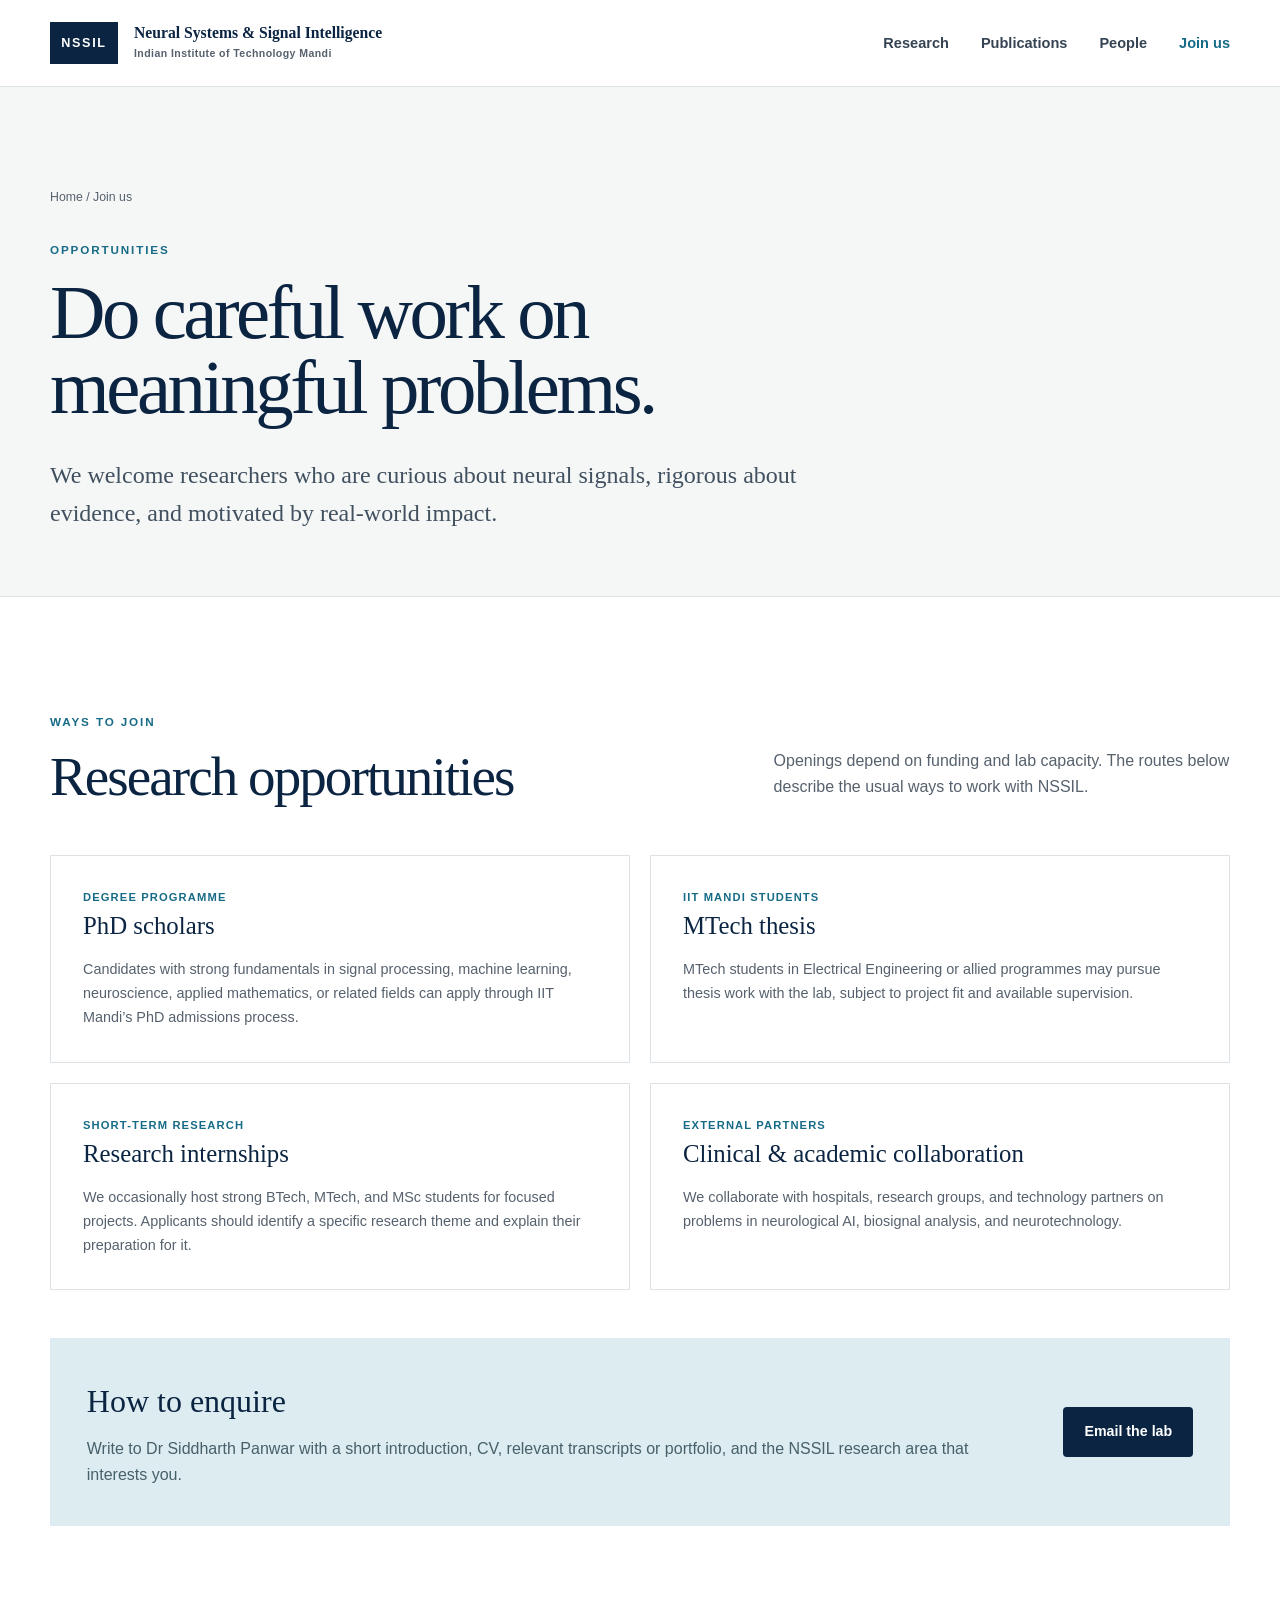
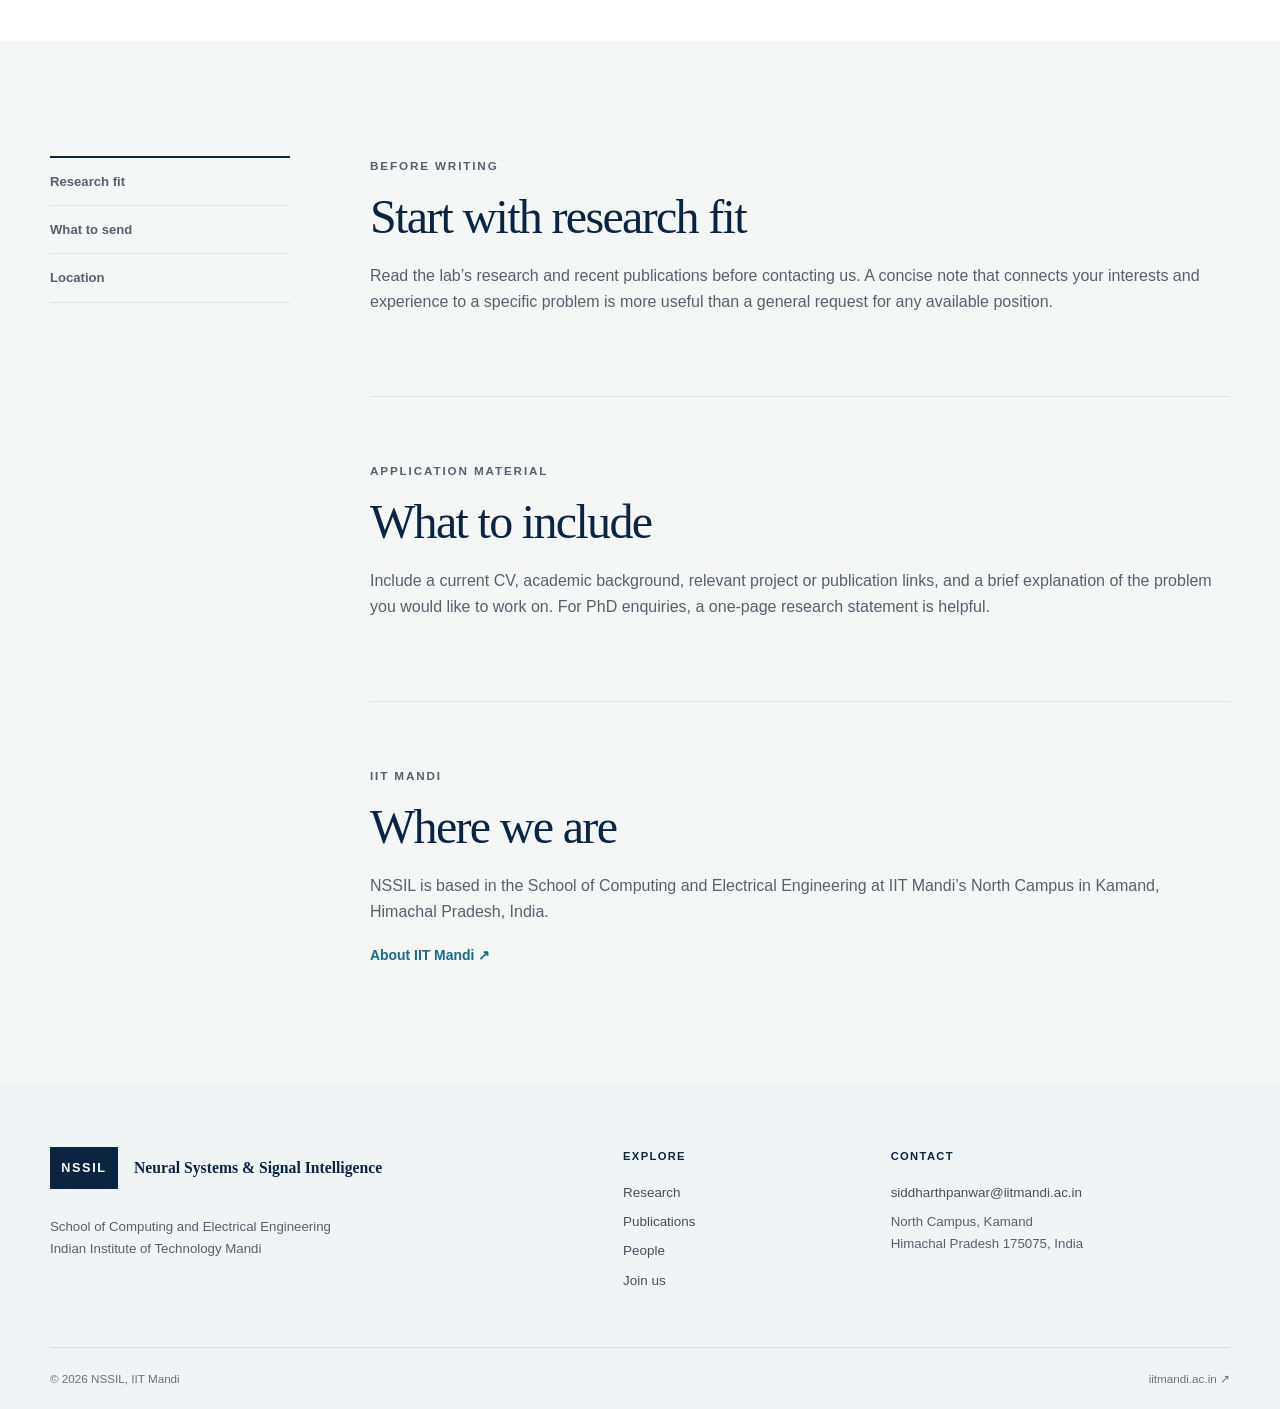
==== join.html @ c2ce8350 "Redesign NSSIL lab website" ====
<!doctype html>
<html lang="en">
<head>
  <meta charset="utf-8"><meta name="viewport" content="width=device-width, initial-scale=1"><meta name="description" content="Opportunities for PhD students, MTech thesis students, interns, and collaborators at NSSIL, IIT Mandi."><title>Join us — NSSIL</title><link rel="stylesheet" href="styles.css">
</head>
<body>
  <a class="skip-link" href="#main">Skip to content</a>
  <header class="site-header"><div class="shell header-inner"><a class="brand" href="index.html" aria-label="NSSIL home"><span class="brand-mark">NSSIL</span><span class="brand-copy">Neural Systems &amp; Signal Intelligence<br><small>Indian Institute of Technology Mandi</small></span></a><nav class="desktop-nav" aria-label="Primary navigation"><a href="research.html">Research</a><a href="publications.html">Publications</a><a href="people.html">People</a><a href="join.html" aria-current="page">Join us</a></nav><details class="mobile-nav"><summary aria-label="Open navigation">Menu</summary><nav aria-label="Mobile navigation"><a href="research.html">Research</a><a href="publications.html">Publications</a><a href="people.html">People</a><a href="join.html" aria-current="page">Join us</a></nav></details></div></header>
  <main id="main">
    <section class="page-hero"><div class="shell"><p class="breadcrumb"><a href="index.html">Home</a> / Join us</p><p class="eyebrow">Opportunities</p><h1>Do careful work on meaningful problems.</h1><p class="lede">We welcome researchers who are curious about neural signals, rigorous about evidence, and motivated by real-world impact.</p></div></section>
    <section class="section"><div class="shell"><div class="section-heading split-heading"><div><p class="eyebrow">Ways to join</p><h2>Research opportunities</h2></div><p>Openings depend on funding and lab capacity. The routes below describe the usual ways to work with NSSIL.</p></div><div class="opportunity-grid">
      <article class="opportunity"><p class="role">Degree programme</p><h2>PhD scholars</h2><p>Candidates with strong fundamentals in signal processing, machine learning, neuroscience, applied mathematics, or related fields can apply through IIT Mandi’s PhD admissions process.</p></article>
      <article class="opportunity"><p class="role">IIT Mandi students</p><h2>MTech thesis</h2><p>MTech students in Electrical Engineering or allied programmes may pursue thesis work with the lab, subject to project fit and available supervision.</p></article>
      <article class="opportunity"><p class="role">Short-term research</p><h2>Research internships</h2><p>We occasionally host strong BTech, MTech, and MSc students for focused projects. Applicants should identify a specific research theme and explain their preparation for it.</p></article>
      <article class="opportunity"><p class="role">External partners</p><h2>Clinical &amp; academic collaboration</h2><p>We collaborate with hospitals, research groups, and technology partners on problems in neurological AI, biosignal analysis, and neurotechnology.</p></article>
    </div><div class="contact-box"><div><h2>How to enquire</h2><p>Write to Dr Siddharth Panwar with a short introduction, CV, relevant transcripts or portfolio, and the NSSIL research area that interests you.</p></div><a class="button button-primary" href="mailto:siddharthpanwar@iitmandi.ac.in?subject=Prospective%20NSSIL%20researcher">Email the lab</a></div></div></section>
    <section class="section section-tint"><div class="shell content-layout"><aside class="sidebar-nav" aria-label="Application guidance"><a href="#fit">Research fit</a><a href="#prepare">What to send</a><a href="#location">Location</a></aside><div class="content-main"><section id="fit"><p class="eyebrow">Before writing</p><h2>Start with research fit</h2><p>Read the lab’s research and recent publications before contacting us. A concise note that connects your interests and experience to a specific problem is more useful than a general request for any available position.</p></section><section id="prepare"><p class="eyebrow">Application material</p><h2>What to include</h2><p>Include a current CV, academic background, relevant project or publication links, and a brief explanation of the problem you would like to work on. For PhD enquiries, a one-page research statement is helpful.</p></section><section id="location"><p class="eyebrow">IIT Mandi</p><h2>Where we are</h2><p>NSSIL is based in the School of Computing and Electrical Engineering at IIT Mandi’s North Campus in Kamand, Himachal Pradesh, India.</p><a class="text-link" href="https://www.iitmandi.ac.in/">About IIT Mandi ↗</a></section></div></div></section>
  </main>
  <footer class="site-footer"><div class="shell footer-grid"><div><a class="brand footer-brand" href="index.html"><span class="brand-mark">NSSIL</span><span class="brand-copy">Neural Systems &amp; Signal Intelligence</span></a><p>School of Computing and Electrical Engineering<br>Indian Institute of Technology Mandi</p></div><div><h2>Explore</h2><a href="research.html">Research</a><a href="publications.html">Publications</a><a href="people.html">People</a><a href="join.html">Join us</a></div><div><h2>Contact</h2><a href="mailto:siddharthpanwar@iitmandi.ac.in">siddharthpanwar@iitmandi.ac.in</a><p>North Campus, Kamand<br>Himachal Pradesh 175075, India</p></div></div><div class="shell footer-bottom"><span>© 2026 NSSIL, IIT Mandi</span><a href="https://www.iitmandi.ac.in/">iitmandi.ac.in ↗</a></div></footer>
</body></html>
---- styles.css ----
:root {
  --navy: #0b2442; --navy-2: #173b63; --blue: #176b87; --blue-soft: #dcecf0;
  --aqua: #8fc6cf; --ink: #17202a; --muted: #56616d; --line: #dce2e6;
  --paper: #ffffff; --wash: #f5f7f7; --warm: #f7f4ef;
  --serif: Georgia, 'Times New Roman', serif;
  --sans: Inter, ui-sans-serif, -apple-system, BlinkMacSystemFont, 'Segoe UI', sans-serif;
  --shadow: 0 20px 50px rgba(11, 36, 66, .09); --radius: 4px;
}
*, *::before, *::after { box-sizing: border-box; }
html { scroll-behavior: smooth; }
body { margin: 0; background: var(--paper); color: var(--ink); font-family: var(--sans); font-size: 16px; line-height: 1.65; -webkit-font-smoothing: antialiased; }
img { display: block; max-width: 100%; }
a { color: inherit; }
.skip-link { position: fixed; top: 0; left: 1rem; z-index: 999; padding: .75rem 1rem; background: var(--navy); color: #fff; transform: translateY(-110%); }
.skip-link:focus { transform: translateY(0); }
.shell { width: min(1180px, calc(100% - 48px)); margin-inline: auto; }
.site-header { position: sticky; top: 0; z-index: 50; border-bottom: 1px solid rgba(220, 226, 230, .92); background: rgba(255, 255, 255, .96); backdrop-filter: blur(12px); }
.header-inner { min-height: 86px; display: flex; align-items: center; justify-content: space-between; gap: 2rem; }
.brand { display: inline-flex; align-items: center; gap: 1rem; text-decoration: none; }
.brand-mark { display: grid; place-items: center; min-width: 68px; height: 42px; padding: 0 .55rem; background: var(--navy); color: #fff; font-size: .79rem; font-weight: 800; letter-spacing: .13em; }
.brand-copy { color: var(--navy); font-family: var(--serif); font-size: .98rem; font-weight: 700; line-height: 1.2; }
.brand-copy small { color: var(--muted); font-family: var(--sans); font-size: .66rem; font-weight: 600; letter-spacing: .04em; }
.desktop-nav { display: flex; align-items: center; gap: 2rem; }
.desktop-nav a, .mobile-nav a { color: #354353; font-size: .91rem; font-weight: 650; text-decoration: none; }
.desktop-nav a:hover, .desktop-nav a:focus-visible, .desktop-nav a[aria-current="page"] { color: var(--blue); }
.mobile-nav { display: none; position: relative; }
.mobile-nav summary { color: var(--navy); cursor: pointer; font-weight: 700; list-style: none; }
.mobile-nav summary::-webkit-details-marker { display: none; }
.mobile-nav nav { position: absolute; top: 2.2rem; right: 0; min-width: 210px; display: grid; padding: .5rem; border: 1px solid var(--line); background: #fff; box-shadow: var(--shadow); }
.mobile-nav a { padding: .75rem .9rem; }
.hero { position: relative; overflow: hidden; background: linear-gradient(90deg, rgba(11,36,66,.035) 1px, transparent 1px) 0 0 / 64px 64px, linear-gradient(rgba(11,36,66,.035) 1px, transparent 1px) 0 0 / 64px 64px, linear-gradient(135deg, #f9fbfb, #f4f7f6 58%, #edf5f6); }
.hero::after { content: ''; position: absolute; right: -150px; bottom: -260px; width: 560px; height: 560px; border: 90px solid rgba(143,198,207,.22); border-radius: 50%; }
.hero-grid { position: relative; z-index: 1; min-height: 650px; display: grid; grid-template-columns: minmax(0,1.55fr) minmax(320px,.8fr); align-items: center; gap: clamp(3rem,8vw,7rem); padding-block: 5.5rem; }
.eyebrow { margin: 0 0 1rem; color: var(--blue); font-size: .73rem; font-weight: 800; letter-spacing: .16em; text-transform: uppercase; }
.hero h1, .page-hero h1, .profile-hero h1 { max-width: 760px; margin: 0; color: var(--navy); font-family: var(--serif); font-size: clamp(3.7rem,7vw,6.5rem); font-weight: 400; letter-spacing: -.045em; line-height: .98; }
.hero h1 em { color: var(--blue); font-weight: 400; }
.lede { max-width: 690px; margin: 2rem 0 0; color: #41505f; font-family: var(--serif); font-size: clamp(1.18rem,2vw,1.5rem); line-height: 1.55; }
.button-row { display: flex; flex-wrap: wrap; gap: .8rem; margin-top: 2.2rem; }
.button { display: inline-flex; align-items: center; justify-content: center; min-height: 48px; padding: .78rem 1.25rem; border: 1px solid transparent; border-radius: var(--radius); font-size: .89rem; font-weight: 750; text-decoration: none; transition: background .2s ease,border-color .2s ease,transform .2s ease; }
.button:hover { transform: translateY(-2px); }
.button-primary { background: var(--navy); color: #fff; }
.button-primary:hover { background: var(--navy-2); }
.button-secondary { border-color: #aeb9c1; background: rgba(255,255,255,.5); color: var(--navy); }
.button-secondary:hover { border-color: var(--navy); background: #fff; }
.button-light { background: #fff; color: var(--navy); }
.hero-panel { align-self: end; margin-bottom: 1.2rem; padding: 2rem; border-top: 5px solid var(--aqua); background: #fff; box-shadow: var(--shadow); }
.panel-kicker { margin: 0 0 1.2rem; color: var(--muted); font-size: .72rem; font-weight: 800; letter-spacing: .14em; text-transform: uppercase; }
.focus-list { margin: 0; padding: 0; list-style: none; }
.focus-list li { display: grid; grid-template-columns: 36px 1fr; gap: .7rem; padding: 1rem 0; border-top: 1px solid var(--line); }
.focus-list li:last-child { padding-bottom: 0; }
.focus-list span { color: var(--blue); font-size: .74rem; font-weight: 750; }
.focus-list strong { color: var(--navy); font-family: var(--serif); font-size: 1.05rem; }
.bulletin { overflow: hidden; border-block: 1px solid #c9dce0; background: var(--blue-soft); }
.bulletin-inner { display: grid; grid-template-columns: 1fr auto; align-items: center; gap: .8rem 1.5rem; padding-block: 1rem; }
.bulletin-heading { grid-column: 1; grid-row: 1; display: flex; align-items: center; gap: .65rem; white-space: nowrap; }
.bulletin-heading strong { color: var(--navy); font-size: .73rem; letter-spacing: .1em; text-transform: uppercase; }
.bulletin-year { padding: .3rem .52rem; background: var(--navy); color: #fff; font-size: .66rem; font-weight: 800; letter-spacing: .1em; }
.bulletin-viewport { grid-column: 1 / -1; grid-row: 2; min-width: 0; height: 72px; overflow: hidden; border-top: 1px solid rgba(23, 107, 135, .2); }
.bulletin-track { display: block; width: 100%; animation: bulletin-scroll-vertical 30s linear infinite; will-change: transform; }
.bulletin-set { display: grid; grid-auto-rows: 72px; width: 100%; }
.bulletin-item { min-width: 0; display: flex; align-items: center; gap: .85rem; padding: .65rem .25rem; color: #294554; font-family: var(--serif); font-size: .95rem; line-height: 1.35; text-decoration: none; white-space: normal; overflow: hidden; }
.bulletin-item::before { content: ''; width: 6px; height: 6px; border-radius: 50%; background: var(--blue); }
.bulletin-item span { flex: none; color: var(--blue); font-family: var(--sans); font-size: .62rem; font-weight: 800; letter-spacing: .08em; text-transform: uppercase; }
a.bulletin-item:hover, a.bulletin-item:focus-visible { color: var(--blue); text-decoration: underline; text-underline-offset: 4px; }
.bulletin-all { grid-column: 2; grid-row: 1; color: var(--navy); font-size: .78rem; font-weight: 800; text-decoration: none; white-space: nowrap; }
.bulletin-all:hover { color: var(--blue); }
.bulletin:hover .bulletin-track, .bulletin:focus-within .bulletin-track { animation-play-state: paused; }
@keyframes bulletin-scroll-vertical { to { transform: translateY(-50%); } }
.section { padding-block: clamp(5rem,9vw,8rem); }
.section-tint { background: var(--wash); }
.section-heading { margin-bottom: 3rem; }
.section-heading h2, .cta-band h2, .content-main h2 { margin: 0; color: var(--navy); font-family: var(--serif); font-size: clamp(2.15rem,4.3vw,3.7rem); font-weight: 400; letter-spacing: -.035em; line-height: 1.08; }
.split-heading { display: grid; grid-template-columns: 1.1fr .8fr; align-items: end; gap: 6rem; }
.split-heading > p { max-width: 520px; margin: 0 0 .4rem; color: var(--muted); }
.heading-with-link { display: flex; align-items: end; justify-content: space-between; gap: 2rem; }
.text-link { color: var(--blue); font-size: .87rem; font-weight: 750; text-decoration: none; }
.text-link:hover { text-decoration: underline; text-underline-offset: 4px; }
.research-grid { display: grid; grid-template-columns: repeat(4,1fr); border: 1px solid var(--line); }
.research-card { min-height: 320px; display: flex; flex-direction: column; padding: 2rem; border-right: 1px solid var(--line); }
.research-card:last-child { border-right: 0; }
.research-card:hover { background: #fafcfc; }
.card-index { color: var(--blue); font-size: .7rem; font-weight: 800; letter-spacing: .1em; }
.research-card h3 { margin: 3.8rem 0 .8rem; color: var(--navy); font-family: var(--serif); font-size: 1.35rem; line-height: 1.2; }
.research-card p { margin: 0 0 1.5rem; color: var(--muted); font-size: .9rem; }
.research-card .text-link { margin-top: auto; }
.publication-list { border-top: 2px solid var(--navy); }
.publication-row { display: grid; grid-template-columns: 86px 1fr; gap: 2rem; padding: 2rem 0; border-bottom: 1px solid var(--line); }
.publication-year { padding-top: .2rem; color: var(--blue); font-size: .78rem; font-weight: 800; }
.publication-meta { margin: 0 0 .45rem!important; color: var(--blue)!important; font-size: .7rem!important; font-weight: 800; letter-spacing: .08em; text-transform: uppercase; }
.publication-row h3 { max-width: 900px; margin: 0 0 .5rem; color: var(--navy); font-family: var(--serif); font-size: clamp(1.18rem,2vw,1.45rem); line-height: 1.35; }
.publication-row h3 a { text-decoration: none; }
.publication-row h3 a:hover { color: var(--blue); }
.publication-row p { margin: 0; color: var(--muted); font-size: .88rem; }
.people-preview { display: grid; grid-template-columns: 1.25fr 1fr; gap: 5rem; align-items: start; }
.pi-preview { display: grid; grid-template-columns: 180px 1fr; gap: 2rem; align-items: center; }
.pi-preview img { width: 180px; aspect-ratio: 1; object-fit: cover; }
.role { margin: 0 0 .4rem; color: var(--blue)!important; font-size: .7rem!important; font-weight: 800; letter-spacing: .1em; text-transform: uppercase; }
.pi-preview h3 { margin: 0; color: var(--navy); font-family: var(--serif); font-size: 1.75rem; font-weight: 400; }
.pi-preview p { margin: .35rem 0 1rem; color: var(--muted); font-size: .9rem; }
.student-preview { display: grid; grid-template-columns: 1fr 1fr; gap: 1rem 1.7rem; }
.student-preview a { display: grid; grid-template-columns: 56px 1fr; gap: .85rem; align-items: center; padding-bottom: 1rem; border-bottom: 1px solid var(--line); text-decoration: none; }
.student-preview a:hover strong { color: var(--blue); }
.student-preview img { width: 56px; height: 56px; border-radius: 50%; object-fit: cover; }
.student-preview strong { display: block; color: var(--navy); font-family: var(--serif); font-size: 1rem; line-height: 1.25; }
.student-preview small { color: var(--muted); font-size: .73rem; }
.cta-band { padding-block: 4.5rem; background: var(--navy); color: #fff; }
.cta-inner { display: flex; align-items: center; justify-content: space-between; gap: 3rem; }
.cta-band .eyebrow { color: var(--aqua); }
.cta-band h2 { max-width: 750px; color: #fff; font-size: clamp(2rem,4vw,3.2rem); }
.site-footer { padding-top: 4rem; background: #f1f4f4; }
.footer-grid { display: grid; grid-template-columns: 1.5fr .6fr 1fr; gap: 4rem; padding-bottom: 3rem; }
.footer-brand { margin-bottom: 1.3rem; }
.footer-grid p { margin: .4rem 0; color: var(--muted); font-size: .83rem; }
.footer-grid h2 { margin: 0 0 1rem; color: var(--navy); font-size: .7rem; letter-spacing: .12em; text-transform: uppercase; }
.footer-grid > div:not(:first-child) a { display: block; width: fit-content; margin: .45rem 0; color: #44505c; font-size: .84rem; text-decoration: none; }
.footer-grid a:hover { color: var(--blue); }
.footer-bottom { display: flex; justify-content: space-between; gap: 2rem; padding-block: 1.3rem; border-top: 1px solid #d7dfe1; color: #68727c; font-size: .73rem; }
.footer-bottom a { text-decoration: none; }
.page-hero { padding-block: 5.5rem 4rem; border-bottom: 1px solid var(--line); background: var(--wash); }
.page-hero h1 { font-size: clamp(3.2rem,6vw,5.7rem); }
.page-hero .lede { max-width: 760px; }
.breadcrumb { margin-bottom: 2rem; color: var(--muted); font-size: .77rem; }
.breadcrumb a { text-decoration: none; }
.breadcrumb a:hover { color: var(--blue); }
.content-layout { display: grid; grid-template-columns: 240px 1fr; gap: 5rem; }
.sidebar-nav { position: sticky; top: 120px; align-self: start; border-top: 2px solid var(--navy); }
.sidebar-nav a { display: block; padding: .8rem 0; border-bottom: 1px solid var(--line); color: var(--muted); font-size: .82rem; font-weight: 700; text-decoration: none; }
.sidebar-nav a:hover { color: var(--blue); }
.content-main > section { scroll-margin-top: 120px; padding-bottom: 4rem; margin-bottom: 4rem; border-bottom: 1px solid var(--line); }
.content-main > section:last-child { padding-bottom: 0; margin-bottom: 0; border-bottom: 0; }
.content-main h2 { margin-bottom: 1.25rem; font-size: clamp(2rem,4vw,3rem); }
.content-main h3 { color: var(--navy); font-family: var(--serif); font-size: 1.35rem; font-weight: 400; }
.content-main p { color: var(--muted); }
.topic-list { display: flex; flex-wrap: wrap; gap: .45rem; margin-top: 1.4rem; }
.topic-list span { padding: .38rem .62rem; border: 1px solid #cdd8db; color: #42606b; font-size: .68rem; font-weight: 750; letter-spacing: .04em; }
.method-grid { display: grid; grid-template-columns: 1fr 1fr; gap: 1rem; margin-top: 2rem; }
.method-card { padding: 1.4rem; border: 1px solid var(--line); background: #fff; }
.method-card h3 { margin: 0 0 .4rem; font-size: 1.05rem; }
.method-card p { margin: 0; font-size: .84rem; }
.pi-card { display: grid; grid-template-columns: 260px 1fr; gap: 3rem; align-items: center; padding: 2.5rem; border: 1px solid var(--line); background: var(--wash); }
.pi-card img { width: 260px; aspect-ratio: 1; object-fit: cover; }
.pi-card h2 { margin: 0; color: var(--navy); font-family: var(--serif); font-size: 2.3rem; font-weight: 400; }
.pi-card p { color: var(--muted); }
.link-row { display: flex; flex-wrap: wrap; gap: 1.25rem; margin-top: 1.2rem; }
.people-grid { display: grid; grid-template-columns: repeat(3,1fr); gap: 2rem; }
.person-card { border: 1px solid var(--line); background: #fff; }
.person-card img { width: 100%; aspect-ratio: 1 / .88; object-fit: cover; object-position: center 27%; }
.person-card-body { padding: 1.45rem; }
.person-card h3 { margin: .25rem 0 .45rem; color: var(--navy); font-family: var(--serif); font-size: 1.55rem; font-weight: 400; }
.person-card h3 a { text-decoration: none; }
.person-card h3 a:hover { color: var(--blue); }
.person-card p { margin: 0; color: var(--muted); font-size: .84rem; }
.filter-note { display: flex; justify-content: space-between; gap: 2rem; align-items: end; margin-bottom: 2rem; }
.filter-note p { max-width: 560px; margin: 0; color: var(--muted); font-size: .88rem; }
.pub-group { margin-top: 4rem; }
.pub-group:first-child { margin-top: 0; }
.pub-group h2 { display: flex; align-items: center; gap: 1rem; margin: 0; color: var(--navy); font-family: var(--serif); font-size: 2rem; font-weight: 400; }
.pub-group h2::after { content: ''; flex: 1; height: 1px; background: var(--line); }
.publication-links { display: flex; flex-wrap: wrap; gap: 1rem; margin-top: .7rem; }
.publication-links a { color: var(--blue); font-size: .75rem; font-weight: 750; text-decoration: none; }
.profile-hero { padding-block: 4.5rem; background: var(--wash); }
.profile-grid { display: grid; grid-template-columns: 330px 1fr; align-items: center; gap: 5rem; }
.profile-photo { width: 330px; aspect-ratio: 1; object-fit: cover; object-position: center 25%; box-shadow: 20px 20px 0 var(--blue-soft); }
.profile-hero h1 { font-size: clamp(3rem,6vw,5.3rem); }
.profile-role { margin: 1.25rem 0 0; color: var(--muted); font-size: 1rem; }
.profile-links { display: flex; flex-wrap: wrap; gap: .7rem; margin-top: 1.5rem; }
.profile-links a { padding: .55rem .8rem; border: 1px solid #bdcbd0; color: var(--navy); font-size: .76rem; font-weight: 750; text-decoration: none; }
.profile-links a:hover { border-color: var(--blue); color: var(--blue); }
.profile-layout { display: grid; grid-template-columns: 1fr 320px; gap: 6rem; }
.profile-main h2, .profile-side h2 { margin: 0 0 1rem; color: var(--navy); font-family: var(--serif); font-size: 2rem; font-weight: 400; }
.profile-main > section { margin-bottom: 4rem; }
.profile-main > section:last-child { margin-bottom: 0; }
.profile-main p { color: var(--muted); }
.profile-side { align-self: start; padding: 1.6rem; border-top: 4px solid var(--aqua); background: var(--wash); }
.profile-side h2 { font-size: 1.25rem; }
.detail-list { margin: 0; padding: 0; list-style: none; }
.detail-list li { padding: .8rem 0; border-top: 1px solid var(--line); }
.detail-list small { display: block; color: var(--muted); font-size: .68rem; font-weight: 700; letter-spacing: .08em; text-transform: uppercase; }
.detail-list span, .detail-list a { color: var(--navy); font-size: .85rem; text-decoration: none; }
.compact-publications { border-top: 1px solid var(--line); }
.compact-publication { display: grid; grid-template-columns: 60px 1fr; gap: 1rem; padding: 1.35rem 0; border-bottom: 1px solid var(--line); }
.compact-publication time { color: var(--blue); font-size: .72rem; font-weight: 800; }
.compact-publication h3 { margin: 0 0 .3rem; color: var(--navy); font-family: var(--serif); font-size: 1.08rem; font-weight: 400; line-height: 1.35; }
.compact-publication h3 a { text-decoration: none; }
.compact-publication h3 a:hover { color: var(--blue); }
.compact-publication p { margin: 0; font-size: .78rem; }
.opportunity-grid { display: grid; grid-template-columns: 1fr 1fr; gap: 1.25rem; }
.opportunity { padding: 2rem; border: 1px solid var(--line); }
.opportunity h2 { margin: 0 0 .7rem; color: var(--navy); font-family: var(--serif); font-size: 1.55rem; font-weight: 400; }
.opportunity p { margin: 0; color: var(--muted); font-size: .9rem; }
.contact-box { display: grid; grid-template-columns: 1fr auto; gap: 3rem; align-items: center; margin-top: 3rem; padding: 2.3rem; background: var(--blue-soft); }
.contact-box h2 { margin: 0 0 .5rem; color: var(--navy); font-family: var(--serif); font-size: 2rem; font-weight: 400; }
.contact-box p { margin: 0; color: #47606a; }
@media (max-width: 980px) {
  .desktop-nav { display: none; } .mobile-nav { display: block; }
  .hero-grid { grid-template-columns: 1fr; min-height: auto; gap: 3.5rem; }
  .hero-panel { max-width: 520px; align-self: auto; margin: 0; }
  .split-heading { grid-template-columns: 1fr; gap: 1.3rem; }
  .research-grid { grid-template-columns: 1fr 1fr; }
  .research-card:nth-child(2) { border-right: 0; }
  .research-card:nth-child(-n+2) { border-bottom: 1px solid var(--line); }
  .people-preview { grid-template-columns: 1fr; gap: 3rem; }
  .footer-grid { grid-template-columns: 1fr 1fr; }
  .footer-grid > div:first-child { grid-column: 1/-1; }
  .content-layout, .profile-layout { grid-template-columns: 1fr; gap: 3rem; }
  .sidebar-nav { position: static; display: flex; flex-wrap: wrap; gap: .6rem 1.2rem; border-top: 0; }
  .sidebar-nav a { padding: 0; border: 0; }
  .profile-grid { grid-template-columns: 260px 1fr; gap: 3rem; }
  .profile-photo { width: 260px; }
}
@media (max-width: 720px) {
  .shell { width: min(100% - 32px,1180px); }
  .header-inner { min-height: 72px; }
  .brand-mark { min-width: 61px; height: 38px; }
  .header-inner .brand-copy { display: none; }
  .hero-grid { padding-block: 4.5rem; }
  .hero h1 { font-size: clamp(3.1rem,16vw,4.6rem); }
  .hero::after { right: -310px; }
  .bulletin-inner { gap: .8rem 1rem; padding-block: 1rem; }
  .bulletin-viewport { height: 104px; }
  .bulletin-set { grid-auto-rows: 104px; }
  .bulletin-item { align-items: center; padding: .8rem 0; font-size: .86rem; }
  .section { padding-block: 4.5rem; }
  .heading-with-link { align-items: start; flex-direction: column; }
  .research-grid { grid-template-columns: 1fr; }
  .research-card { min-height: 250px; border-right: 0; border-bottom: 1px solid var(--line); }
  .research-card:last-child { border-bottom: 0; }
  .research-card h3 { margin-top: 2.5rem; }
  .publication-row { grid-template-columns: 1fr; gap: .35rem; }
  .pi-preview { grid-template-columns: 110px 1fr; gap: 1.25rem; align-items: start; }
  .pi-preview img { width: 110px; }
  .student-preview { grid-template-columns: 1fr; }
  .cta-inner { align-items: start; flex-direction: column; }
  .footer-grid { grid-template-columns: 1fr; gap: 2.4rem; }
  .footer-grid > div:first-child { grid-column: auto; }
  .footer-bottom { flex-direction: column; gap: .4rem; }
  .page-hero { padding-block: 4rem 3rem; }
  .method-grid, .people-grid, .opportunity-grid { grid-template-columns: 1fr; }
  .pi-card { grid-template-columns: 1fr; padding: 1.4rem; }
  .pi-card img { width: 100%; max-width: 340px; }
  .profile-grid { grid-template-columns: 1fr; gap: 3rem; }
  .profile-photo { width: min(100%,330px); }
  .profile-hero h1 { font-size: clamp(3rem,15vw,4.3rem); }
  .contact-box { grid-template-columns: 1fr; gap: 1.5rem; }
}
@media (prefers-reduced-motion: reduce) {
  html { scroll-behavior: auto; }
  *, *::before, *::after { transition: none!important; }
  .bulletin-viewport { overflow: hidden; }
  .bulletin-track { animation: none; transform: none; }
  .bulletin-set[aria-hidden="true"] { display: none; }
}
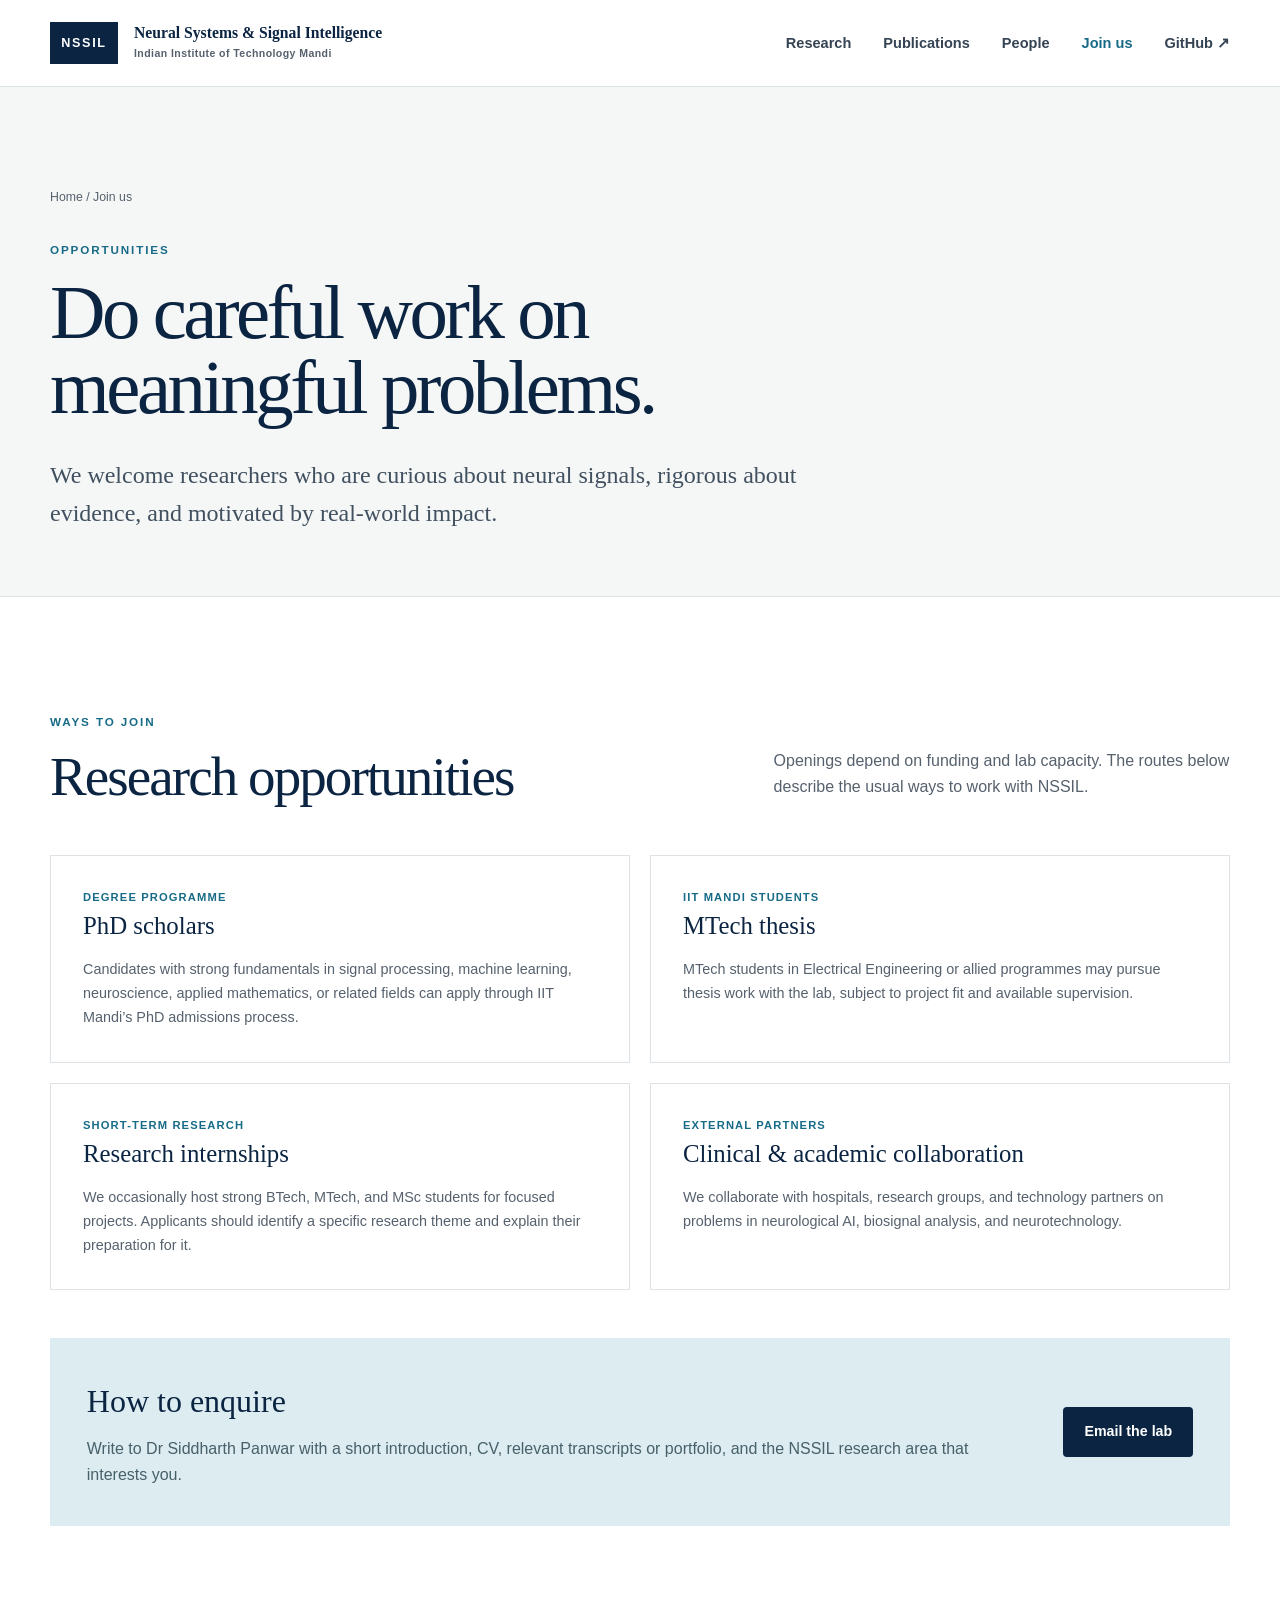
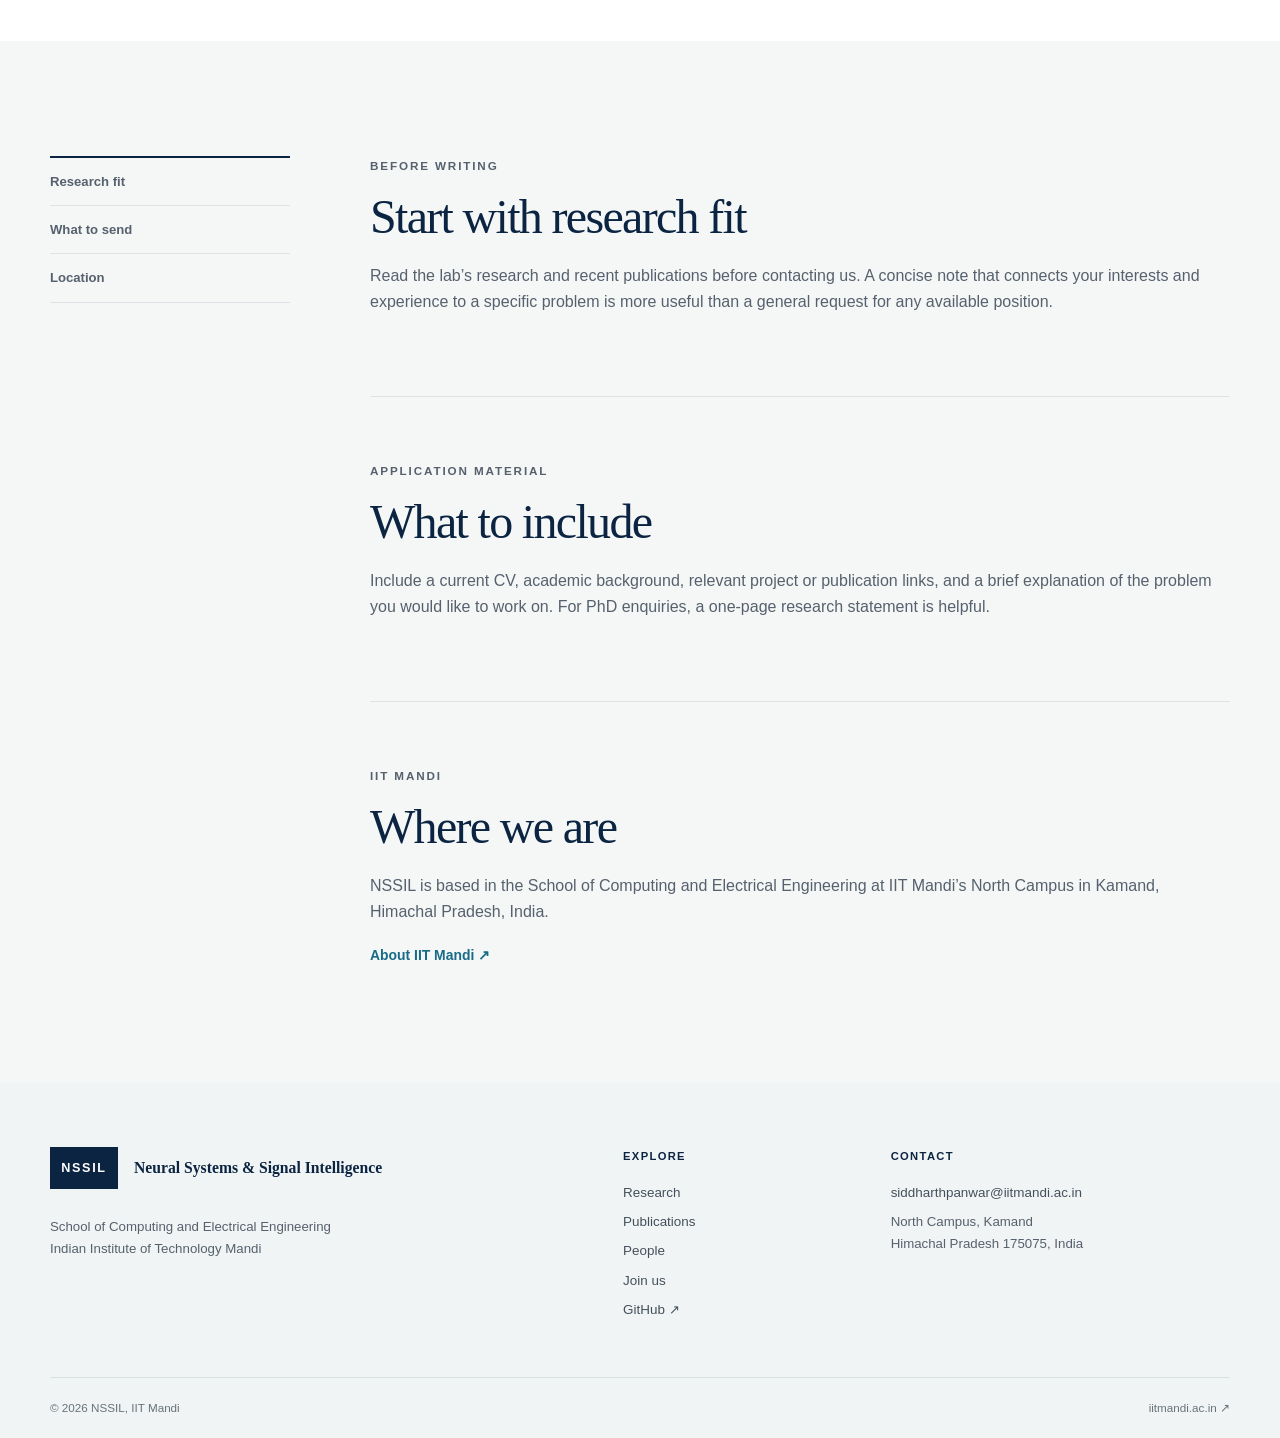
==== commit 886d6cfb: "Link NSSIL GitHub throughout the lab website" ====
--- a/join.html
+++ b/join.html
@@ -5,7 +5,7 @@
 </head>
 <body>
   <a class="skip-link" href="#main">Skip to content</a>
-  <header class="site-header"><div class="shell header-inner"><a class="brand" href="index.html" aria-label="NSSIL home"><span class="brand-mark">NSSIL</span><span class="brand-copy">Neural Systems &amp; Signal Intelligence<br><small>Indian Institute of Technology Mandi</small></span></a><nav class="desktop-nav" aria-label="Primary navigation"><a href="research.html">Research</a><a href="publications.html">Publications</a><a href="people.html">People</a><a href="join.html" aria-current="page">Join us</a></nav><details class="mobile-nav"><summary aria-label="Open navigation">Menu</summary><nav aria-label="Mobile navigation"><a href="research.html">Research</a><a href="publications.html">Publications</a><a href="people.html">People</a><a href="join.html" aria-current="page">Join us</a></nav></details></div></header>
+  <header class="site-header"><div class="shell header-inner"><a class="brand" href="index.html" aria-label="NSSIL home"><span class="brand-mark">NSSIL</span><span class="brand-copy">Neural Systems &amp; Signal Intelligence<br><small>Indian Institute of Technology Mandi</small></span></a><nav class="desktop-nav" aria-label="Primary navigation"><a href="research.html">Research</a><a href="publications.html">Publications</a><a href="people.html">People</a><a href="join.html" aria-current="page">Join us</a><a href="https://github.com/NSSIL" aria-label="NSSIL on GitHub">GitHub <span aria-hidden="true">↗</span></a></nav><details class="mobile-nav"><summary aria-label="Open navigation">Menu</summary><nav aria-label="Mobile navigation"><a href="research.html">Research</a><a href="publications.html">Publications</a><a href="people.html">People</a><a href="join.html" aria-current="page">Join us</a><a href="https://github.com/NSSIL" aria-label="NSSIL on GitHub">GitHub <span aria-hidden="true">↗</span></a></nav></details></div></header>
   <main id="main">
     <section class="page-hero"><div class="shell"><p class="breadcrumb"><a href="index.html">Home</a> / Join us</p><p class="eyebrow">Opportunities</p><h1>Do careful work on meaningful problems.</h1><p class="lede">We welcome researchers who are curious about neural signals, rigorous about evidence, and motivated by real-world impact.</p></div></section>
     <section class="section"><div class="shell"><div class="section-heading split-heading"><div><p class="eyebrow">Ways to join</p><h2>Research opportunities</h2></div><p>Openings depend on funding and lab capacity. The routes below describe the usual ways to work with NSSIL.</p></div><div class="opportunity-grid">
@@ -16,5 +16,5 @@
     </div><div class="contact-box"><div><h2>How to enquire</h2><p>Write to Dr Siddharth Panwar with a short introduction, CV, relevant transcripts or portfolio, and the NSSIL research area that interests you.</p></div><a class="button button-primary" href="mailto:siddharthpanwar@iitmandi.ac.in?subject=Prospective%20NSSIL%20researcher">Email the lab</a></div></div></section>
     <section class="section section-tint"><div class="shell content-layout"><aside class="sidebar-nav" aria-label="Application guidance"><a href="#fit">Research fit</a><a href="#prepare">What to send</a><a href="#location">Location</a></aside><div class="content-main"><section id="fit"><p class="eyebrow">Before writing</p><h2>Start with research fit</h2><p>Read the lab’s research and recent publications before contacting us. A concise note that connects your interests and experience to a specific problem is more useful than a general request for any available position.</p></section><section id="prepare"><p class="eyebrow">Application material</p><h2>What to include</h2><p>Include a current CV, academic background, relevant project or publication links, and a brief explanation of the problem you would like to work on. For PhD enquiries, a one-page research statement is helpful.</p></section><section id="location"><p class="eyebrow">IIT Mandi</p><h2>Where we are</h2><p>NSSIL is based in the School of Computing and Electrical Engineering at IIT Mandi’s North Campus in Kamand, Himachal Pradesh, India.</p><a class="text-link" href="https://www.iitmandi.ac.in/">About IIT Mandi ↗</a></section></div></div></section>
   </main>
-  <footer class="site-footer"><div class="shell footer-grid"><div><a class="brand footer-brand" href="index.html"><span class="brand-mark">NSSIL</span><span class="brand-copy">Neural Systems &amp; Signal Intelligence</span></a><p>School of Computing and Electrical Engineering<br>Indian Institute of Technology Mandi</p></div><div><h2>Explore</h2><a href="research.html">Research</a><a href="publications.html">Publications</a><a href="people.html">People</a><a href="join.html">Join us</a></div><div><h2>Contact</h2><a href="mailto:siddharthpanwar@iitmandi.ac.in">siddharthpanwar@iitmandi.ac.in</a><p>North Campus, Kamand<br>Himachal Pradesh 175075, India</p></div></div><div class="shell footer-bottom"><span>© 2026 NSSIL, IIT Mandi</span><a href="https://www.iitmandi.ac.in/">iitmandi.ac.in ↗</a></div></footer>
+  <footer class="site-footer"><div class="shell footer-grid"><div><a class="brand footer-brand" href="index.html"><span class="brand-mark">NSSIL</span><span class="brand-copy">Neural Systems &amp; Signal Intelligence</span></a><p>School of Computing and Electrical Engineering<br>Indian Institute of Technology Mandi</p></div><div><h2>Explore</h2><a href="research.html">Research</a><a href="publications.html">Publications</a><a href="people.html">People</a><a href="join.html">Join us</a><a href="https://github.com/NSSIL" aria-label="NSSIL on GitHub">GitHub <span aria-hidden="true">↗</span></a></div><div><h2>Contact</h2><a href="mailto:siddharthpanwar@iitmandi.ac.in">siddharthpanwar@iitmandi.ac.in</a><p>North Campus, Kamand<br>Himachal Pradesh 175075, India</p></div></div><div class="shell footer-bottom"><span>© 2026 NSSIL, IIT Mandi</span><a href="https://www.iitmandi.ac.in/">iitmandi.ac.in ↗</a></div></footer>
 </body></html>
